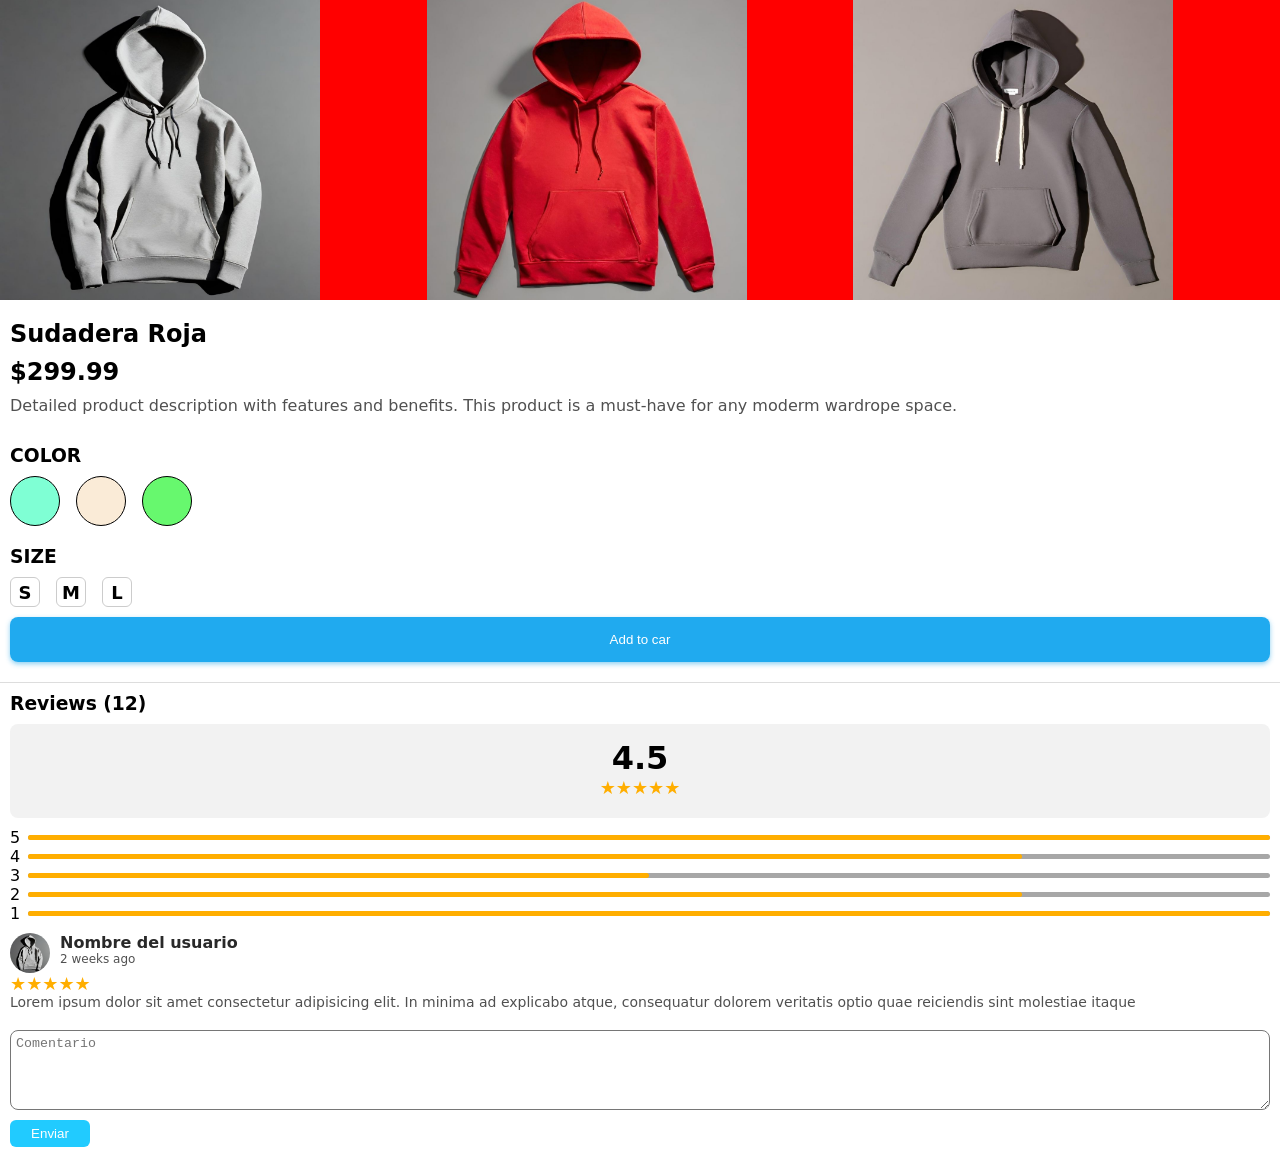
==== data/index.html @ 7b3501eb "feat: clase 4" ====
<!DOCTYPE html>

<html lang="en">
  <head>
    <meta charset="UTF-8" />
    <meta name="viewport" content="width=device-width, initial-scale=1.0" />
    <title>Sudadera Roja</title>
    <link rel="stylesheet" href="./styles.css" />
  </head>
  <body>
    <main>
      <section class="carrusel">
        <figure class="carrusel-item">
          <img
            src="../images/cHddUCu.jpeg"
            alt="Sudadera Roja"
            class="carrusel-item-img"
          />
        </figure>
        <figure class="carrusel-item">
          <img
            src="../images/1twoaDy.jpeg"
            alt="Sudadera Roja"
            class="carrusel-item-img"
          />
        </figure>
        <figure class="carrusel-item">
          <img
            src="../images/R2PN9Wq (1).jpeg"
            alt="Sudadera Roja"
            class="carrusel-item-img"
          />
        </figure>
      </section>

      <section class="description">
        <h1>Sudadera Roja</h1>
        <h2>$299.99</h2>
        <p>
          Detailed product description with features and benefits. This product
          is a must-have for any moderm wardrope space.
        </p>
      </section>

      <section id="colores">
        <h3>COLOR</h3>
        <div class="colores">
          <div class="circle"></div>
          <div class="circle"></div>
          <div class="circle"></div>
        </div>
      </section>

      <section id="size">
        <h3>SIZE</h3>
        <div class="size">
          <div class="letter">
            <p>S</p>
          </div>
          <div class="letter">
            <p>M</p>
          </div>
          <div class="letter">
            <p>L</p>
          </div>
        </div>
      </section>

      <div class="btn">
        <button>Add to car</button>
      </div>

      <section class="reviews">
        <h3>Reviews (12)</h3>
        <div class="rating">
          <p>4.5</p>
          <div>
            <div class="star">★★★★★</div>
          </div>
        </div>

        <div class="container-status">
          <div class="status">
            <span>5</span>
            <div><span class="uno"></span></div>
          </div>
          <div class="status">
            <span>4</span>
            <div><span class="dos"></span></div>
          </div>
          <div class="status">
            <span>3</span>
            <div><span class="tres"></span></div>
          </div>
          <div class="status">
            <span>2</span>
            <div><span class="dos"></span></div>
          </div>
          <div class="status">
            <span>1</span>
            <div><span></span></div>
          </div>
        </div>

        <div class="comments">
          <div class="comment-item">
            <header>
              <figure>
                <img src="./../images/cHddUCu.jpeg" />
              </figure>
              <div>
                <h1 class="comment-item-title">Nombre del usuario</h1>
                <p class="comment-item-date">2 weeks ago</p>
              </div>
            </header>
            <div class="star">★★★★★</div>
            <div class="comment-item-text">
              Lorem ipsum dolor sit amet consectetur adipisicing elit. In minima
              ad explicabo atque, consequatur dolorem veritatis optio quae
              reiciendis sint molestiae itaque
            </div>
          </div>
        </div>
      </section>

      <form action="">
        <textarea class="comment-input" placeholder="Comentario"></textarea>
        <input type="submit" value="Enviar" />
      </form>
    </main>
  </body>
</html>
---- data/styles.css ----
* {
  padding: 0;
  margin: 0;
  box-sizing: border-box;
}
body {
  width: 100%;
  height: 100%;
  font-family: system-ui;
}

.carrusel {
  width: 100%;
  background-color: red;
  overflow: auto;
}

.carrusel-item {
  width: 100%;
  height: 300px;
}

.carrusel-item-img {
  width: 320px;
  height: 100%;
  object-fit: cover;
}

.carrusel {
  display: flex;
  flex-wrap: nowrap;
}

.description {
  padding: 20px 10px;
  display: flex;
  flex-direction: column;
  gap: 10px;
}

.description p {
  color: #505050;
}

#colores,
#size,
.reviews,
form {
  padding: 10px 10px;
  display: grid;
  gap: 10px;
}

.colores {
  display: flex;
  gap: 16px;
  justify-items: start;
}

.circle {
  width: 50px;
  height: 50px;
  border-radius: 100%;
  background-color: antiquewhite;
  border: 1px solid #000000;
}

.circle:nth-child(1) {
  background-color: aquamarine;
}
.circle:nth-child(3) {
  background-color: rgb(103, 248, 110);
}

.circle:hover {
  transform: scale(1.2);
}

.size {
  display: flex;
  gap: 16px;
  justify-items: start;
}

.size div {
  background-color: rgb(255, 255, 255);
  color: black;
  width: 30px;
  height: 30px;
  display: flex;
  align-items: center;
  justify-content: center;
  border-radius: 6px;
  font-size: 18px;
  font-weight: bold;
  border: 1px solid #ccc;
}
.size div:hover {
  background-color: rgb(73, 188, 255);
  color: white;
}

.btn {
  color: white;
  width: 100%;
  height: 45px;
  border-radius: 8px;
  border: 0px;
  padding: 0px 10px;
  margin-bottom: 10px;
}
button {
  background-color: rgba(11, 162, 238, 0.915);
  color: white;
  width: 100%;
  height: 45px;
  border-radius: 8px;
  border: 0px;
  box-shadow: 0px 2px 5px rgba(130, 204, 241, 0.915);
}
button:hover {
  background-color: rgba(13, 140, 204, 0.915);
}

.rating {
  background-color: #f2f2f2;
  border-radius: 8px;
  display: flex;
  flex-direction: column;
  align-items: center;
  justify-content: center;
  padding: 15px 0px 20px 0px;
}
.rating > p {
  font-size: 32px;
  font-weight: bold;
}

.rating > div {
  display: flex;
  gap: 8px;
}
.status {
  display: flex;
  align-items: center;
  gap: 8px;
}

.status div {
  width: 100%;
  height: 5px;
  border-radius: 20px;
  background-color: rgb(167, 167, 167);
}

.status div span {
  display: block;
  height: 5px;
  border-radius: 20px;
  background-color: rgb(255, 174, 0);
}

.uno {
  width: 100%;
}

.dos {
  width: 80%;
}

.tres {
  width: 50%;
}

.comment-item header {
  display: flex;
  gap: 10px;
}

.comment-item figure {
  width: 40px;
  height: 40px;
  border-radius: 100%;
  overflow: hidden;
}

.comment-item figure img {
  width: 100%;
  height: 100%;
  object-fit: cover;
}
.comment-item-title {
  font-size: 16px;
  color: #292929;
}
.comment-item-date {
  font-size: 12px;
  color: #505050;
}

.star {
  color: rgb(255, 174, 0);
  font-size: 18px;
}

.comment-item-text {
  font-size: 14px;
  color: #505050;
}
.reviews {
  border-top: 1px solid #dddddd;
  margin-top: 20px;
}

.comment-input {
  width: 100%;
  height: 80px;
  padding: 5px;
  border-radius: 8px;
}

form input {
  width: 80px;
  padding: 6px 12px;
  border-radius: 6px;
  background-color: rgb(33, 203, 255);
  color: white;
  border: 0px;
  align-self: flex-end;
}
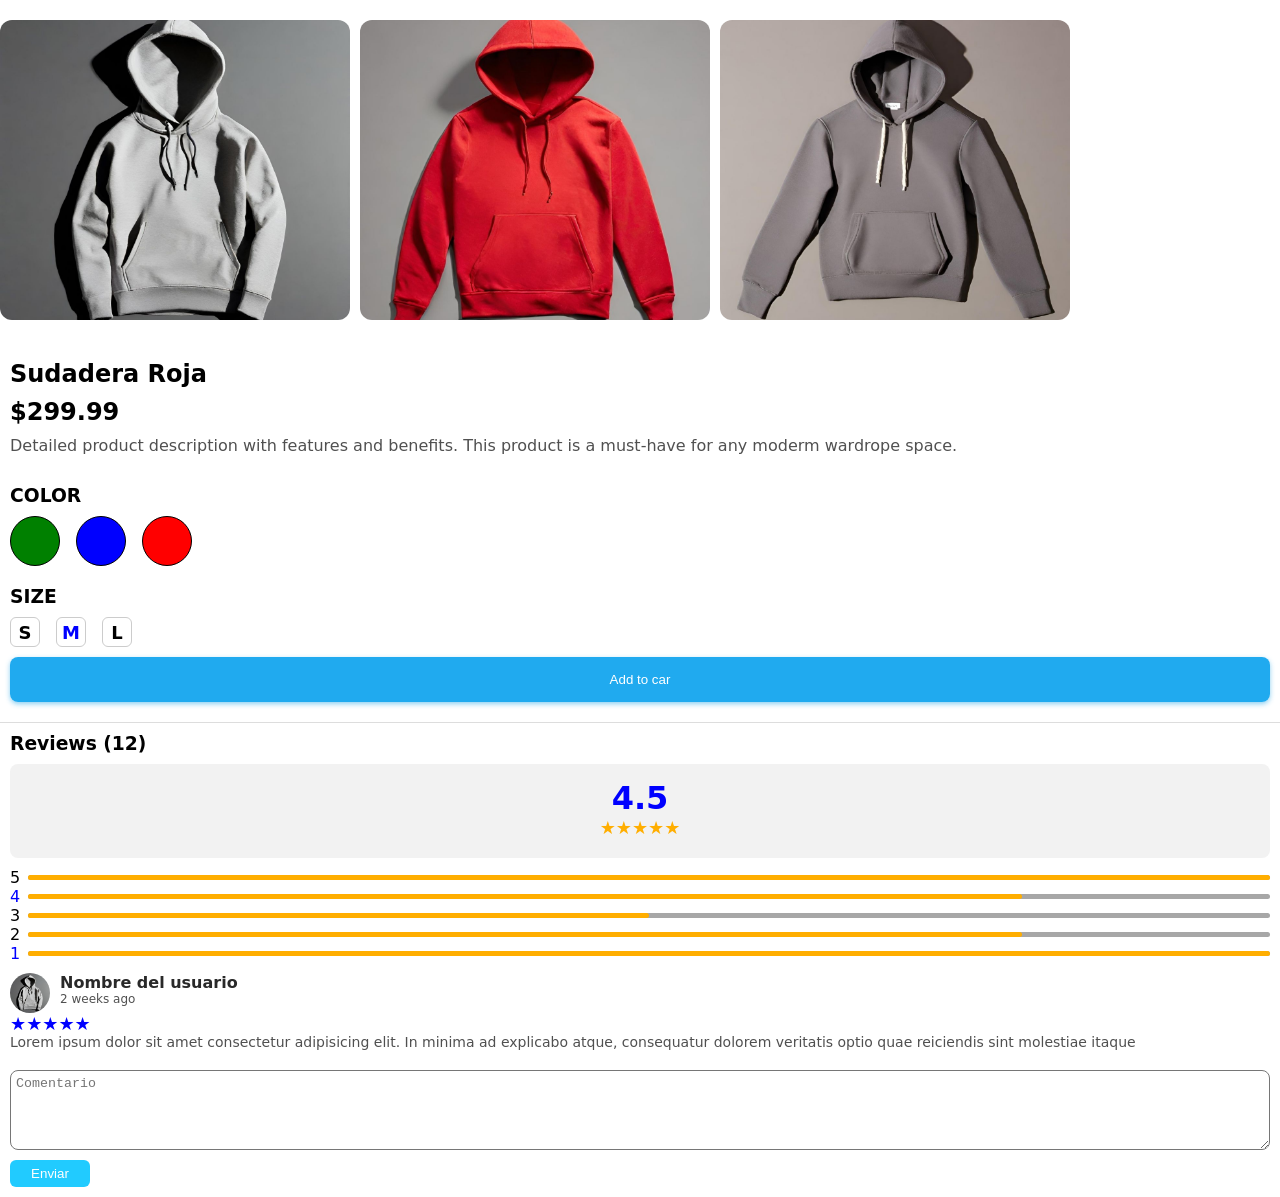
==== commit 3cba9d6e: "feat: clase 5 js y eventos" ====
--- a/data/index.html
+++ b/data/index.html
@@ -45,9 +45,9 @@
       <section id="colores">
         <h3>COLOR</h3>
         <div class="colores">
-          <div class="circle"></div>
-          <div class="circle"></div>
-          <div class="circle"></div>
+          <div class="circle verde" data-color="aquamarine"></div>
+          <div class="circle azul" data-color="antiquewhite"></div>
+          <div class="circle rojo" data-color="#67f86e"></div>
         </div>
       </section>
 
@@ -124,9 +124,63 @@
       </section>
 
       <form action="">
-        <textarea class="comment-input" placeholder="Comentario"></textarea>
+        <textarea
+          name="comment"
+          class="comment-input"
+          placeholder="Comentario"
+        ></textarea>
         <input type="submit" value="Enviar" />
       </form>
     </main>
+    <script type="module">
+      // const btnColores = document.querySelector(".circle");
+
+      // btn
+
+      const btnColores = document.querySelectorAll(".circle");
+
+      // btnColores.addEventListener("mouseenter", (e) => {
+      //   console.log("Hola");
+      // });
+
+      // [btn, btn, btn]
+
+      // // [btn, btn]       btn
+      btnColores.forEach((btn) => {
+        btn.addEventListener("mouseover", function (event) {
+          document.body.style.backgroundColor = btn.dataset.color;
+          document.body.style.backgroundColor = btn.dataset.color;
+          // 'circle verde' => ["circle", "verde"]
+
+          // alert("Se Agrego correctamente");
+
+          // const clase = btn.classList.value.split(" ")[1];
+          // document.body.classList.contains(clase)
+          // // console.log(clase);
+          // if (document.body.classList.contains(clase)) {
+          //   document.body.classList.remove(clase);
+          // } else {
+          //   document.body.classList.add(clase);
+          // }
+        });
+      });
+
+      // btnColores[1].addEventListener("click", function (event) {
+      //   console.log("Hubo un click");
+
+      //   // background-color
+      //   document.body.style.backgroundColor = btnColores[1].dataset.color;
+      //   // console.log(btnColores.dataset.color);
+      // });
+
+      // const btnColors = document.querySelectorAll(".circle");
+      // btnColors.forEach((btn) => {
+      //   btn.addEventListener("click", function (event) {
+      //     console.log(btn.dataset.color);
+      //     // btn.getAttribute("data-color");
+      //     document.body.style.backgroundColor = btn.dataset.color;
+      //   });
+      // });
+    </script>
   </body>
 </html>
--- a/data/styles.css
+++ b/data/styles.css
@@ -1,34 +1,43 @@
 * {
+  margin: 0;
   padding: 0;
-  margin: 0;
   box-sizing: border-box;
 }
+
 body {
-  width: 100%;
-  height: 100%;
   font-family: system-ui;
 }
 
 .carrusel {
-  width: 100%;
-  background-color: red;
-  overflow: auto;
+  display: flex;
+  overflow-x: auto;
+  /* El carrusel se detiene justo en cada imagen automáticamente. */
+  scroll-snap-type: x mandatory;
+  scroll-behavior: smooth;
+  gap: 10px;
+  padding: 20px 0;
+
+  scrollbar-width: none;
+}
+.carrusel::-webkit-scrollbar {
+  display: none;
 }
 
 .carrusel-item {
-  width: 100%;
+  flex: 0 0 auto;
+  width: 85%;
+  max-width: 350px;
   height: 300px;
-}
-
-.carrusel-item-img {
-  width: 320px;
+  scroll-snap-align: center;
+  border-radius: 12px;
+  overflow: hidden;
+  position: relative;
+}
+
+.carrusel-item img {
+  width: 100%;
   height: 100%;
   object-fit: cover;
-}
-
-.carrusel {
-  display: flex;
-  flex-wrap: nowrap;
 }
 
 .description {
@@ -69,7 +78,7 @@
   background-color: aquamarine;
 }
 .circle:nth-child(3) {
-  background-color: rgb(103, 248, 110);
+  background-color: #67f86e;
 }
 
 .circle:hover {
@@ -228,3 +237,60 @@
   border: 0px;
   align-self: flex-end;
 }
+nav {
+  align-items: center;
+  gap: 1rem;
+  display: flex;
+
+  a {
+    text-decoration: none;
+    color: var(--text-secondary);
+    transition: color 0.2s;
+    font-weight: 500;
+
+    &:hover,
+    &:focus {
+      color: var(--primary);
+      outline: none;
+    }
+  }
+}
+
+/* Selecciona el primer elemento */
+ul li:nth-child(1) {
+  color: red;
+}
+
+/* Selecciona el tercer elemento */
+ul li:nth-child(3) {
+  color: blue;
+}
+
+/* Selecciona solo los pares */
+ul li:nth-child(even) {
+  background: #f2f2f2;
+}
+
+/* Selecciona solo los impares */
+ul li:nth-child(odd) {
+  background: #ddd;
+}
+
+/* Fórmula: cada 3 elementos */
+ul li:nth-child(3n) {
+  font-weight: bold;
+}
+/* 2, 5, 8 selecciona de 3 en 3 empezando por el 2 */
+div:nth-child(3n + 2) {
+  color: blue;
+}
+
+.rojo {
+  background-color: red !important;
+}
+.verde {
+  background-color: green !important;
+}
+.azul {
+  background-color: blue !important;
+}
